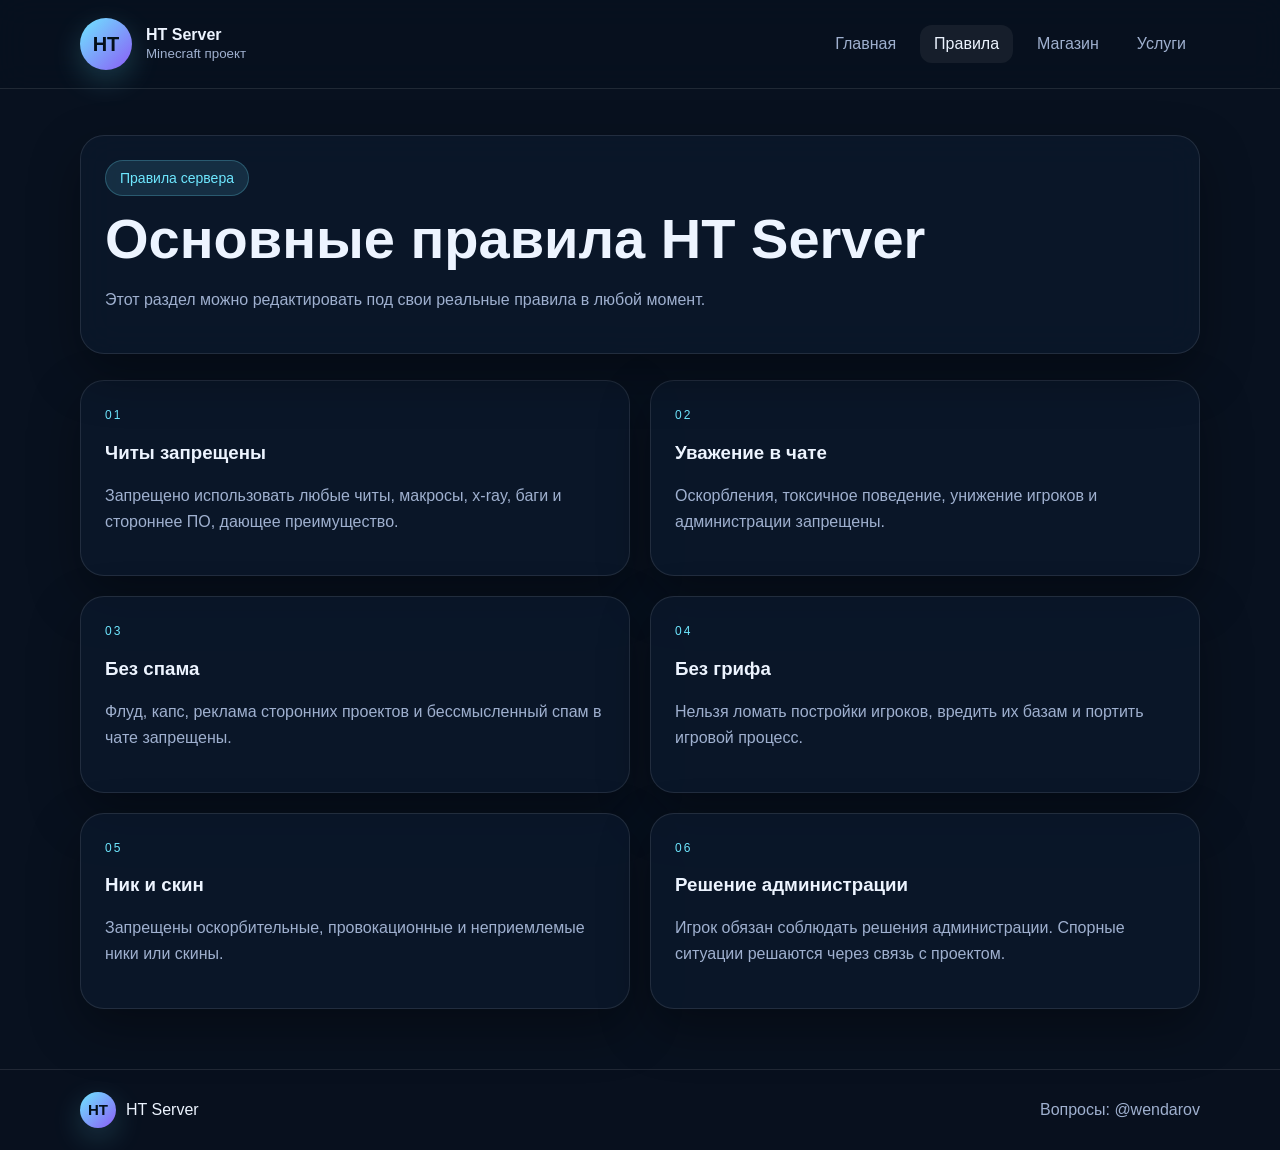
==== rules.html @ 4ad542b7 "Add files via upload" ====
<!DOCTYPE html>
<html lang="ru">
<head>
  <meta charset="UTF-8" />
  <meta name="viewport" content="width=device-width, initial-scale=1.0" />
  <title>HT Server — Правила</title>
  <link rel="stylesheet" href="styles.css" />
</head>
<body>
  <div class="bg"></div>
  <header class="site-header">
    <div class="container nav">
      <a class="brand" href="index.html"><span class="logo">HT</span><span class="brand-text"><strong>HT Server</strong><small>Minecraft проект</small></span></a>
      <nav>
        <a href="index.html">Главная</a>
        <a href="rules.html" class="active">Правила</a>
        <a href="shop.html">Магазин</a>
        <a href="services.html">Услуги</a>
      </nav>
    </div>
  </header>

  <main class="container page">
    <section class="page-head card glass">
      <span class="pill">Правила сервера</span>
      <h1>Основные правила HT Server</h1>
      <p>Этот раздел можно редактировать под свои реальные правила в любой момент.</p>
    </section>

    <section class="rules-list">
      <article class="card"><span class="rule-num">01</span><h3>Читы запрещены</h3><p>Запрещено использовать любые читы, макросы, x-ray, баги и стороннее ПО, дающее преимущество.</p></article>
      <article class="card"><span class="rule-num">02</span><h3>Уважение в чате</h3><p>Оскорбления, токсичное поведение, унижение игроков и администрации запрещены.</p></article>
      <article class="card"><span class="rule-num">03</span><h3>Без спама</h3><p>Флуд, капс, реклама сторонних проектов и бессмысленный спам в чате запрещены.</p></article>
      <article class="card"><span class="rule-num">04</span><h3>Без грифа</h3><p>Нельзя ломать постройки игроков, вредить их базам и портить игровой процесс.</p></article>
      <article class="card"><span class="rule-num">05</span><h3>Ник и скин</h3><p>Запрещены оскорбительные, провокационные и неприемлемые ники или скины.</p></article>
      <article class="card"><span class="rule-num">06</span><h3>Решение администрации</h3><p>Игрок обязан соблюдать решения администрации. Спорные ситуации решаются через связь с проектом.</p></article>
    </section>
  </main>

  <footer class="site-footer">
    <div class="container footer-row">
      <div class="brand footer-brand"><span class="logo small">HT</span><span>HT Server</span></div>
      <div class="footer-note">Вопросы: @wendarov</div>
    </div>
  </footer>
</body>
</html>
---- styles.css ----
:root {
  --bg: #08111f;
  --bg-soft: rgba(255,255,255,0.06);
  --card: rgba(11, 24, 45, 0.75);
  --line: rgba(255,255,255,0.1);
  --text: #edf4ff;
  --muted: #9fb0cf;
  --accent: #6ee7ff;
  --accent-2: #8b5cf6;
  --shadow: 0 20px 50px rgba(0,0,0,0.35);
}
* { box-sizing: border-box; }
html, body { margin: 0; padding: 0; font-family: Inter, Arial, sans-serif; color: var(--text); background: var(--bg); }
a { color: inherit; text-decoration: none; }
body { min-height: 100vh; position: relative; }
.bg {
  position: fixed; inset: 0; z-index: -1;
  background:
    radial-gradient(circle at top left, rgba(110,231,255,0.16), transparent 30%),
    radial-gradient(circle at top right, rgba(139,92,246,0.18), transparent 28%),
    linear-gradient(180deg, #09101c 0%, #08111f 100%);
}
.container { width: min(1120px, calc(100% - 32px)); margin: 0 auto; }
.site-header { position: sticky; top: 0; backdrop-filter: blur(16px); background: rgba(8,17,31,0.6); border-bottom: 1px solid var(--line); z-index: 10; }
.nav { display: flex; align-items: center; justify-content: space-between; padding: 18px 0; gap: 20px; }
.brand { display: flex; align-items: center; gap: 14px; }
.brand-text { display: flex; flex-direction: column; line-height: 1.05; }
.brand-text small { color: var(--muted); margin-top: 3px; }
.logo, .big-logo {
  display: inline-flex; align-items: center; justify-content: center; border-radius: 999px;
  background: linear-gradient(135deg, var(--accent), var(--accent-2)); color: #04101b; font-weight: 900;
  box-shadow: 0 10px 30px rgba(110,231,255,0.2);
}
.logo { width: 52px; height: 52px; font-size: 20px; }
.logo.small { width: 36px; height: 36px; font-size: 15px; }
.big-logo { width: 180px; height: 180px; font-size: 68px; margin: 0 auto 20px; }
nav { display: flex; gap: 10px; flex-wrap: wrap; }
nav a { padding: 10px 14px; border-radius: 12px; color: var(--muted); }
nav a:hover, nav a.active { color: var(--text); background: rgba(255,255,255,0.06); }
.hero { display: grid; grid-template-columns: 1.4fr 0.8fr; gap: 24px; padding: 56px 0 26px; }
.card {
  background: var(--card); border: 1px solid var(--line); border-radius: 24px; padding: 24px; box-shadow: var(--shadow);
}
.glass { backdrop-filter: blur(18px); }
.gradient-card { background: linear-gradient(180deg, rgba(110,231,255,0.12), rgba(139,92,246,0.14)); text-align: center; }
.hero-copy h1, .page-head h1 { font-size: clamp(32px, 5vw, 56px); line-height: 1.05; margin: 14px 0 18px; }
.hero-copy p, .page-head p, .card p { color: var(--muted); line-height: 1.65; }
.pill { display: inline-block; background: rgba(110,231,255,0.12); color: var(--accent); border: 1px solid rgba(110,231,255,0.24); padding: 9px 14px; border-radius: 999px; font-size: 14px; }
.hero-actions { display: flex; gap: 12px; flex-wrap: wrap; margin-top: 26px; }
.btn {
  border: 0; border-radius: 14px; padding: 13px 18px; font-weight: 700; cursor: pointer; transition: transform .18s ease, opacity .18s ease;
}
.btn:hover { transform: translateY(-2px); }
.btn-primary { background: linear-gradient(135deg, var(--accent), var(--accent-2)); color: #07101c; }
.btn-secondary { background: rgba(255,255,255,0.08); color: var(--text); border: 1px solid var(--line); }
.grid-3 { display: grid; grid-template-columns: repeat(3, 1fr); gap: 20px; padding: 20px 0 24px; }
.text-link { color: var(--accent); font-weight: 700; }
.feature { display: flex; justify-content: space-between; gap: 24px; align-items: center; margin: 10px auto 60px; }
.mini-stats { display: flex; gap: 14px; flex-wrap: wrap; }
.mini-stats div { min-width: 120px; padding: 16px 18px; background: rgba(255,255,255,0.05); border: 1px solid var(--line); border-radius: 18px; display: flex; flex-direction: column; }
.mini-stats strong { font-size: 24px; }
.mini-stats span { color: var(--muted); margin-top: 4px; }
.page { padding: 46px 0 60px; }
.page-head { margin-bottom: 26px; }
.rules-list, .shop-grid { display: grid; grid-template-columns: repeat(2, 1fr); gap: 20px; }
.rule-num { font-size: 12px; letter-spacing: .18em; color: var(--accent); }
.section-title { margin: 36px 0 18px; font-size: 30px; }
.shop-item { display: flex; flex-direction: column; gap: 12px; }
.shop-item strong { font-size: 28px; }
.shop-item .btn { width: 100%; margin-top: auto; }
.shop-item.large { min-height: 260px; }
.site-footer { border-top: 1px solid var(--line); background: rgba(8,17,31,0.5); }
.footer-row { display: flex; justify-content: space-between; align-items: center; padding: 22px 0; gap: 16px; flex-wrap: wrap; }
.footer-brand { gap: 10px; }
.footer-note { color: var(--muted); }
code { background: rgba(255,255,255,0.08); padding: 2px 6px; border-radius: 8px; }

@media (max-width: 900px) {
  .hero, .grid-3, .rules-list, .shop-grid, .feature { grid-template-columns: 1fr; display: grid; }
  .feature { align-items: start; }
  .nav { flex-direction: column; align-items: flex-start; }
}

@media (max-width: 600px) {
  .card { padding: 18px; border-radius: 20px; }
  .logo { width: 46px; height: 46px; }
  nav a { padding: 8px 10px; }
  .section-title { font-size: 24px; }
}
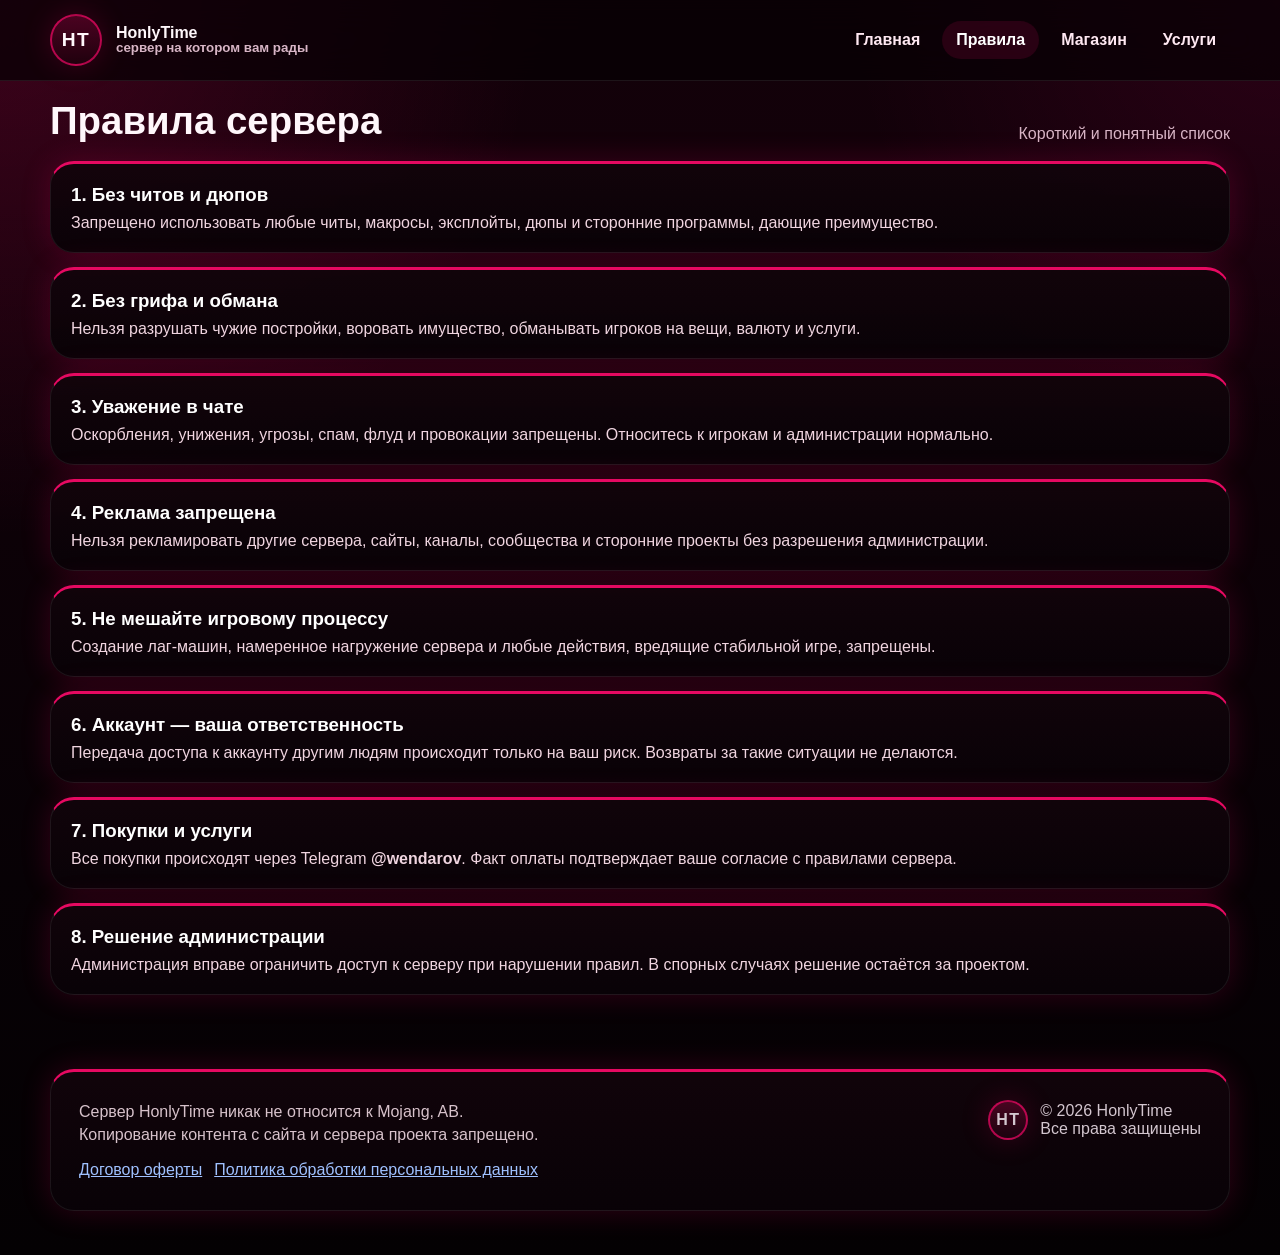
==== commit bd242378: "Add files via upload" ====
--- a/rules.html
+++ b/rules.html
@@ -1,47 +1,59 @@
 <!DOCTYPE html>
 <html lang="ru">
 <head>
-  <meta charset="UTF-8" />
-  <meta name="viewport" content="width=device-width, initial-scale=1.0" />
-  <title>HT Server — Правила</title>
-  <link rel="stylesheet" href="styles.css" />
+  <meta charset="UTF-8">
+  <meta name="viewport" content="width=device-width, initial-scale=1.0">
+  <title>HonlyTime — Правила</title>
+  <link rel="stylesheet" href="styles.css">
 </head>
 <body>
-  <div class="bg"></div>
   <header class="site-header">
     <div class="container nav">
-      <a class="brand" href="index.html"><span class="logo">HT</span><span class="brand-text"><strong>HT Server</strong><small>Minecraft проект</small></span></a>
+      <a class="brand" href="index.html">
+        <span class="logo">HT</span>
+        <span class="brand-text"><strong>HonlyTime</strong><small>сервер на котором вам рады</small></span>
+      </a>
       <nav>
         <a href="index.html">Главная</a>
-        <a href="rules.html" class="active">Правила</a>
+        <a class="active" href="rules.html">Правила</a>
         <a href="shop.html">Магазин</a>
         <a href="services.html">Услуги</a>
       </nav>
     </div>
   </header>
 
-  <main class="container page">
-    <section class="page-head card glass">
-      <span class="pill">Правила сервера</span>
-      <h1>Основные правила HT Server</h1>
-      <p>Этот раздел можно редактировать под свои реальные правила в любой момент.</p>
-    </section>
-
-    <section class="rules-list">
-      <article class="card"><span class="rule-num">01</span><h3>Читы запрещены</h3><p>Запрещено использовать любые читы, макросы, x-ray, баги и стороннее ПО, дающее преимущество.</p></article>
-      <article class="card"><span class="rule-num">02</span><h3>Уважение в чате</h3><p>Оскорбления, токсичное поведение, унижение игроков и администрации запрещены.</p></article>
-      <article class="card"><span class="rule-num">03</span><h3>Без спама</h3><p>Флуд, капс, реклама сторонних проектов и бессмысленный спам в чате запрещены.</p></article>
-      <article class="card"><span class="rule-num">04</span><h3>Без грифа</h3><p>Нельзя ломать постройки игроков, вредить их базам и портить игровой процесс.</p></article>
-      <article class="card"><span class="rule-num">05</span><h3>Ник и скин</h3><p>Запрещены оскорбительные, провокационные и неприемлемые ники или скины.</p></article>
-      <article class="card"><span class="rule-num">06</span><h3>Решение администрации</h3><p>Игрок обязан соблюдать решения администрации. Спорные ситуации решаются через связь с проектом.</p></article>
-    </section>
+  <main class="container section">
+    <div class="section-title">
+      <h2>Правила сервера</h2>
+      <p>Короткий и понятный список</p>
+    </div>
+    <div class="rule-list">
+      <article class="rule-card"><h3>1. Без читов и дюпов</h3><p>Запрещено использовать любые читы, макросы, эксплойты, дюпы и сторонние программы, дающие преимущество.</p></article>
+      <article class="rule-card"><h3>2. Без грифа и обмана</h3><p>Нельзя разрушать чужие постройки, воровать имущество, обманывать игроков на вещи, валюту и услуги.</p></article>
+      <article class="rule-card"><h3>3. Уважение в чате</h3><p>Оскорбления, унижения, угрозы, спам, флуд и провокации запрещены. Относитесь к игрокам и администрации нормально.</p></article>
+      <article class="rule-card"><h3>4. Реклама запрещена</h3><p>Нельзя рекламировать другие сервера, сайты, каналы, сообщества и сторонние проекты без разрешения администрации.</p></article>
+      <article class="rule-card"><h3>5. Не мешайте игровому процессу</h3><p>Создание лаг-машин, намеренное нагружение сервера и любые действия, вредящие стабильной игре, запрещены.</p></article>
+      <article class="rule-card"><h3>6. Аккаунт — ваша ответственность</h3><p>Передача доступа к аккаунту другим людям происходит только на ваш риск. Возвраты за такие ситуации не делаются.</p></article>
+      <article class="rule-card"><h3>7. Покупки и услуги</h3><p>Все покупки происходят через Telegram <strong>@wendarov</strong>. Факт оплаты подтверждает ваше согласие с правилами сервера.</p></article>
+      <article class="rule-card"><h3>8. Решение администрации</h3><p>Администрация вправе ограничить доступ к серверу при нарушении правил. В спорных случаях решение остаётся за проектом.</p></article>
+    </div>
   </main>
 
-  <footer class="site-footer">
-    <div class="container footer-row">
-      <div class="brand footer-brand"><span class="logo small">HT</span><span>HT Server</span></div>
-      <div class="footer-note">Вопросы: @wendarov</div>
+  <footer class="footer-wrap">
+    <div class="container footer-shell">
+      <div class="footer-grid">
+        <div class="copy-note">
+          <div>Сервер HonlyTime никак не относится к Mojang, AB.</div>
+          <div>Копирование контента с сайта и сервера проекта запрещено.</div>
+          <div class="footer-links"><a href="rules.html">Договор оферты</a><a href="rules.html">Политика обработки персональных данных</a></div>
+        </div>
+        <div class="footer-brand">
+          <span class="logo small">HT</span>
+          <div>© 2026 HonlyTime<br>Все права защищены</div>
+        </div>
+      </div>
     </div>
   </footer>
+  <script src="script.js"></script>
 </body>
 </html>
--- a/styles.css
+++ b/styles.css
@@ -1,89 +1,141 @@
-:root {
-  --bg: #08111f;
-  --bg-soft: rgba(255,255,255,0.06);
-  --card: rgba(11, 24, 45, 0.75);
-  --line: rgba(255,255,255,0.1);
-  --text: #edf4ff;
-  --muted: #9fb0cf;
-  --accent: #6ee7ff;
-  --accent-2: #8b5cf6;
-  --shadow: 0 20px 50px rgba(0,0,0,0.35);
+:root{
+  --bg:#090109;
+  --bg2:#14010a;
+  --card:#10030b;
+  --card2:#150712;
+  --accent:#ff0a6c;
+  --accent2:#ff4aa0;
+  --text:#fff7fb;
+  --muted:#d8b5c6;
+  --line:rgba(255,255,255,.08);
+  --glow:0 0 30px rgba(255,10,108,.18);
 }
-* { box-sizing: border-box; }
-html, body { margin: 0; padding: 0; font-family: Inter, Arial, sans-serif; color: var(--text); background: var(--bg); }
-a { color: inherit; text-decoration: none; }
-body { min-height: 100vh; position: relative; }
-.bg {
-  position: fixed; inset: 0; z-index: -1;
+*{box-sizing:border-box}
+html{scroll-behavior:smooth}
+body{
+  margin:0;
+  font-family: Inter, Arial, Helvetica, sans-serif;
+  color:var(--text);
   background:
-    radial-gradient(circle at top left, rgba(110,231,255,0.16), transparent 30%),
-    radial-gradient(circle at top right, rgba(139,92,246,0.18), transparent 28%),
-    linear-gradient(180deg, #09101c 0%, #08111f 100%);
+    radial-gradient(circle at top left, rgba(255,10,108,.18), transparent 30%),
+    radial-gradient(circle at top right, rgba(255,0,128,.1), transparent 24%),
+    linear-gradient(180deg, #14010a 0%, #070105 70%, #040103 100%);
+  min-height:100vh;
 }
-.container { width: min(1120px, calc(100% - 32px)); margin: 0 auto; }
-.site-header { position: sticky; top: 0; backdrop-filter: blur(16px); background: rgba(8,17,31,0.6); border-bottom: 1px solid var(--line); z-index: 10; }
-.nav { display: flex; align-items: center; justify-content: space-between; padding: 18px 0; gap: 20px; }
-.brand { display: flex; align-items: center; gap: 14px; }
-.brand-text { display: flex; flex-direction: column; line-height: 1.05; }
-.brand-text small { color: var(--muted); margin-top: 3px; }
-.logo, .big-logo {
-  display: inline-flex; align-items: center; justify-content: center; border-radius: 999px;
-  background: linear-gradient(135deg, var(--accent), var(--accent-2)); color: #04101b; font-weight: 900;
-  box-shadow: 0 10px 30px rgba(110,231,255,0.2);
+a{color:inherit;text-decoration:none}
+.container{width:min(1180px, calc(100% - 32px)); margin:0 auto}
+.site-header{
+  position:sticky;top:0;z-index:20;
+  backdrop-filter: blur(18px);
+  background:rgba(7,1,5,.74);
+  border-bottom:1px solid var(--line);
 }
-.logo { width: 52px; height: 52px; font-size: 20px; }
-.logo.small { width: 36px; height: 36px; font-size: 15px; }
-.big-logo { width: 180px; height: 180px; font-size: 68px; margin: 0 auto 20px; }
-nav { display: flex; gap: 10px; flex-wrap: wrap; }
-nav a { padding: 10px 14px; border-radius: 12px; color: var(--muted); }
-nav a:hover, nav a.active { color: var(--text); background: rgba(255,255,255,0.06); }
-.hero { display: grid; grid-template-columns: 1.4fr 0.8fr; gap: 24px; padding: 56px 0 26px; }
-.card {
-  background: var(--card); border: 1px solid var(--line); border-radius: 24px; padding: 24px; box-shadow: var(--shadow);
+.nav{display:flex;align-items:center;justify-content:space-between;gap:18px;padding:14px 0}
+.brand{display:flex;align-items:center;gap:14px;font-weight:800}
+.logo{
+  width:52px;height:52px;border-radius:50%;display:grid;place-items:center;
+  font-size:1.2rem;font-weight:900;letter-spacing:.08em;
+  background:linear-gradient(180deg, rgba(255,10,108,.24), rgba(255,10,108,.06));
+  border:2px solid rgba(255,10,108,.65);box-shadow:var(--glow);
 }
-.glass { backdrop-filter: blur(18px); }
-.gradient-card { background: linear-gradient(180deg, rgba(110,231,255,0.12), rgba(139,92,246,0.14)); text-align: center; }
-.hero-copy h1, .page-head h1 { font-size: clamp(32px, 5vw, 56px); line-height: 1.05; margin: 14px 0 18px; }
-.hero-copy p, .page-head p, .card p { color: var(--muted); line-height: 1.65; }
-.pill { display: inline-block; background: rgba(110,231,255,0.12); color: var(--accent); border: 1px solid rgba(110,231,255,0.24); padding: 9px 14px; border-radius: 999px; font-size: 14px; }
-.hero-actions { display: flex; gap: 12px; flex-wrap: wrap; margin-top: 26px; }
-.btn {
-  border: 0; border-radius: 14px; padding: 13px 18px; font-weight: 700; cursor: pointer; transition: transform .18s ease, opacity .18s ease;
+.logo.small{width:40px;height:40px;font-size:1rem}
+.brand-text{display:flex;flex-direction:column;line-height:1.05}
+.brand-text small{font-weight:600;color:var(--muted)}
+.nav nav{display:flex;flex-wrap:wrap;gap:8px}
+.nav nav a{padding:10px 14px;border-radius:999px;color:#ffe8f2;font-weight:700}
+.nav nav a:hover,.nav nav a.active{background:rgba(255,10,108,.12);color:#fff}
+.hero{padding:72px 0 36px;display:grid;grid-template-columns:1.3fr .9fr;gap:24px;align-items:stretch}
+.hero-card,.card,.footer-shell,.rule-card,.price-card,.service-card,.rank-card{
+  background:linear-gradient(180deg, rgba(18,4,11,.92), rgba(9,2,7,.95));
+  border:1px solid var(--line);
+  border-top:3px solid rgba(255,10,108,.9);
+  box-shadow:var(--glow);border-radius:24px;
 }
-.btn:hover { transform: translateY(-2px); }
-.btn-primary { background: linear-gradient(135deg, var(--accent), var(--accent-2)); color: #07101c; }
-.btn-secondary { background: rgba(255,255,255,0.08); color: var(--text); border: 1px solid var(--line); }
-.grid-3 { display: grid; grid-template-columns: repeat(3, 1fr); gap: 20px; padding: 20px 0 24px; }
-.text-link { color: var(--accent); font-weight: 700; }
-.feature { display: flex; justify-content: space-between; gap: 24px; align-items: center; margin: 10px auto 60px; }
-.mini-stats { display: flex; gap: 14px; flex-wrap: wrap; }
-.mini-stats div { min-width: 120px; padding: 16px 18px; background: rgba(255,255,255,0.05); border: 1px solid var(--line); border-radius: 18px; display: flex; flex-direction: column; }
-.mini-stats strong { font-size: 24px; }
-.mini-stats span { color: var(--muted); margin-top: 4px; }
-.page { padding: 46px 0 60px; }
-.page-head { margin-bottom: 26px; }
-.rules-list, .shop-grid { display: grid; grid-template-columns: repeat(2, 1fr); gap: 20px; }
-.rule-num { font-size: 12px; letter-spacing: .18em; color: var(--accent); }
-.section-title { margin: 36px 0 18px; font-size: 30px; }
-.shop-item { display: flex; flex-direction: column; gap: 12px; }
-.shop-item strong { font-size: 28px; }
-.shop-item .btn { width: 100%; margin-top: auto; }
-.shop-item.large { min-height: 260px; }
-.site-footer { border-top: 1px solid var(--line); background: rgba(8,17,31,0.5); }
-.footer-row { display: flex; justify-content: space-between; align-items: center; padding: 22px 0; gap: 16px; flex-wrap: wrap; }
-.footer-brand { gap: 10px; }
-.footer-note { color: var(--muted); }
-code { background: rgba(255,255,255,0.08); padding: 2px 6px; border-radius: 8px; }
-
-@media (max-width: 900px) {
-  .hero, .grid-3, .rules-list, .shop-grid, .feature { grid-template-columns: 1fr; display: grid; }
-  .feature { align-items: start; }
-  .nav { flex-direction: column; align-items: flex-start; }
+.hero-card{padding:34px}
+.kicker{display:inline-flex;align-items:center;gap:8px;padding:8px 14px;border-radius:999px;background:rgba(255,10,108,.14);color:#ffd2e6;font-weight:800;font-size:.92rem;border:1px solid rgba(255,10,108,.22)}
+.hero h1{font-size:clamp(2.1rem,5vw,4.2rem);line-height:1.02;margin:18px 0 12px}
+.hero p{font-size:1.12rem;color:#f7d7e4;max-width:62ch}
+.hero-actions{display:flex;flex-wrap:wrap;gap:14px;margin-top:24px}
+.btn{appearance:none;border:none;cursor:pointer;padding:14px 22px;border-radius:16px;font-size:1rem;font-weight:800;transition:.18s ease;display:inline-flex;align-items:center;justify-content:center;gap:10px}
+.btn-primary{background:linear-gradient(180deg, var(--accent), #cb0052);color:white;box-shadow:0 12px 30px rgba(255,10,108,.22)}
+.btn-primary:hover{transform:translateY(-1px)}
+.btn-secondary{background:rgba(255,255,255,.03);color:#fff;border:1px solid var(--line)}
+.btn-secondary:hover{background:rgba(255,255,255,.06)}
+.hero-side{padding:28px;display:flex;flex-direction:column;justify-content:space-between;gap:16px;position:relative;overflow:hidden}
+.hero-side::after{content:"";position:absolute;inset:auto -30% -34% auto;width:320px;height:320px;background:radial-gradient(circle, rgba(255,10,108,.18), transparent 60%);pointer-events:none}
+.big-logo{
+  width:140px;height:140px;border-radius:50%;display:grid;place-items:center;
+  font-size:3.3rem;font-weight:900;letter-spacing:.08em;
+  border:3px solid rgba(255,10,108,.7);
+  background:radial-gradient(circle at 30% 30%, rgba(255,255,255,.12), rgba(255,10,108,.12), rgba(255,10,108,.04));
+  box-shadow:0 0 0 12px rgba(255,10,108,.06), var(--glow)
 }
-
-@media (max-width: 600px) {
-  .card { padding: 18px; border-radius: 20px; }
-  .logo { width: 46px; height: 46px; }
-  nav a { padding: 8px 10px; }
-  .section-title { font-size: 24px; }
+.ip-box{padding:18px 20px;border-radius:18px;background:rgba(255,255,255,.03);border:1px solid var(--line)}
+.ip-box strong{display:block;color:var(--accent2);font-size:.92rem;text-transform:uppercase;letter-spacing:.1em;margin-bottom:6px}
+.ip-box code{font-family:ui-monospace,SFMono-Regular,Menlo,Consolas,monospace;font-size:1.02rem;color:#fff}
+.section{padding:18px 0 42px}
+.section-title{display:flex;align-items:end;justify-content:space-between;gap:16px;margin-bottom:18px}
+.section-title h2{margin:0;font-size:clamp(1.4rem,3vw,2.4rem)}
+.section-title p{margin:0;color:var(--muted)}
+.grid-3,.grid-4{display:grid;gap:18px}
+.grid-3{grid-template-columns:repeat(3,minmax(0,1fr))}
+.grid-4{grid-template-columns:repeat(4,minmax(0,1fr))}
+.card{padding:24px}
+.card h3{margin:0 0 10px;font-size:1.22rem}
+.card p{margin:0;color:#efd6e2}
+.rule-list{display:grid;gap:14px;margin-top:18px}
+.rule-card{padding:20px}
+.rule-card h3{margin:0 0 8px;color:#fff}
+.rule-card p{margin:0;color:#f0d5e0}
+.small-note{color:var(--muted);font-size:.95rem}
+.price-grid{display:grid;grid-template-columns:repeat(2,minmax(0,1fr));gap:18px}
+.rank-card{padding:22px;display:flex;flex-direction:column;gap:16px}
+.rank-top{display:flex;justify-content:space-between;gap:16px;align-items:start}
+.rank-name{font-size:1.5rem;font-weight:900}
+.rank-tag{padding:8px 12px;border-radius:999px;background:rgba(255,10,108,.12);border:1px solid rgba(255,10,108,.22);font-weight:800;color:#ffd3e7;white-space:nowrap}
+.features{display:grid;gap:8px;padding-left:18px;margin:0}
+.features li{color:#ffe6ef}
+.price-row{display:grid;grid-template-columns:repeat(3,minmax(0,1fr));gap:10px}
+.price-chip{padding:12px 10px;border-radius:16px;background:rgba(255,255,255,.03);border:1px solid var(--line);text-align:center}
+.price-chip strong{display:block;color:#fff;font-size:1.1rem}
+.price-chip span{display:block;color:var(--muted);font-size:.88rem;margin-bottom:4px}
+.catalog-grid{display:grid;grid-template-columns:repeat(3,minmax(0,1fr));gap:18px}
+.price-card{padding:24px;display:flex;flex-direction:column;gap:14px}
+.price-card h3{margin:0;font-size:1.4rem}
+.price-card p{margin:0;color:#f3d6e3}
+.badge{display:inline-flex;padding:7px 11px;border-radius:999px;background:rgba(255,10,108,.14);border:1px solid rgba(255,10,108,.2);color:#ffd1e5;font-weight:800;font-size:.84rem}
+.service-grid{display:grid;grid-template-columns:repeat(2,minmax(0,1fr));gap:18px}
+.service-card{padding:24px;display:flex;flex-direction:column;gap:14px}
+.service-card .price{font-size:2rem;font-weight:900;color:#fff}
+.cta-banner{padding:26px;border-radius:24px;background:linear-gradient(135deg, rgba(255,10,108,.18), rgba(255,255,255,.03));border:1px solid var(--line);display:flex;justify-content:space-between;gap:18px;align-items:center;flex-wrap:wrap}
+.footer-wrap{padding:32px 0 44px}
+.footer-shell{padding:28px}
+.footer-grid{display:grid;grid-template-columns:1.2fr .8fr;gap:18px;align-items:start}
+.footer-links{display:flex;flex-wrap:wrap;gap:12px;margin-top:12px;color:#9fc1ff}
+.footer-links a{text-decoration:underline}
+.footer-brand{display:flex;align-items:center;gap:12px;justify-content:flex-end;color:#d3c6cf}
+.copy-note{color:#d7c2cb;line-height:1.45}
+.muted{color:var(--muted)}
+hr.sep{border:none;border-top:1px solid var(--line);margin:12px 0 0}
+.modal{position:fixed;inset:0;background:rgba(0,0,0,.6);display:none;place-items:center;padding:18px;z-index:60}
+.modal.open{display:grid}
+.modal-card{width:min(560px,100%);padding:28px;border-radius:24px;background:linear-gradient(180deg,#15040d,#0b0206);border:1px solid var(--line);border-top:3px solid var(--accent);box-shadow:var(--glow)}
+.modal-card h3{margin:0 0 10px;font-size:1.7rem}
+.modal-card p{margin:0 0 18px;color:#f5d8e4;font-size:1.05rem}
+.modal-actions{display:flex;gap:12px;flex-wrap:wrap}
+.telegram-link{font-weight:900;color:#fff;background:linear-gradient(180deg,var(--accent),#c40050);padding:14px 18px;border-radius:16px;display:inline-block}
+.notice{padding:14px 16px;border-radius:16px;background:rgba(255,255,255,.03);border:1px solid var(--line);color:#f4d5e2}
+.anchor-list{display:flex;flex-wrap:wrap;gap:10px}
+.anchor-list a{padding:10px 14px;border-radius:999px;background:rgba(255,255,255,.03);border:1px solid var(--line);font-weight:700}
+@media (max-width: 980px){
+  .hero,.grid-3,.catalog-grid,.service-grid,.price-grid,.footer-grid{grid-template-columns:1fr}
+  .grid-4{grid-template-columns:repeat(2,minmax(0,1fr))}
 }
+@media (max-width: 720px){
+  .nav{align-items:flex-start;flex-direction:column}
+  .nav nav{width:100%}
+  .price-row,.grid-4{grid-template-columns:1fr}
+  .rank-top{flex-direction:column}
+  .footer-brand{justify-content:flex-start}
+  .hero{padding-top:42px}
+}
